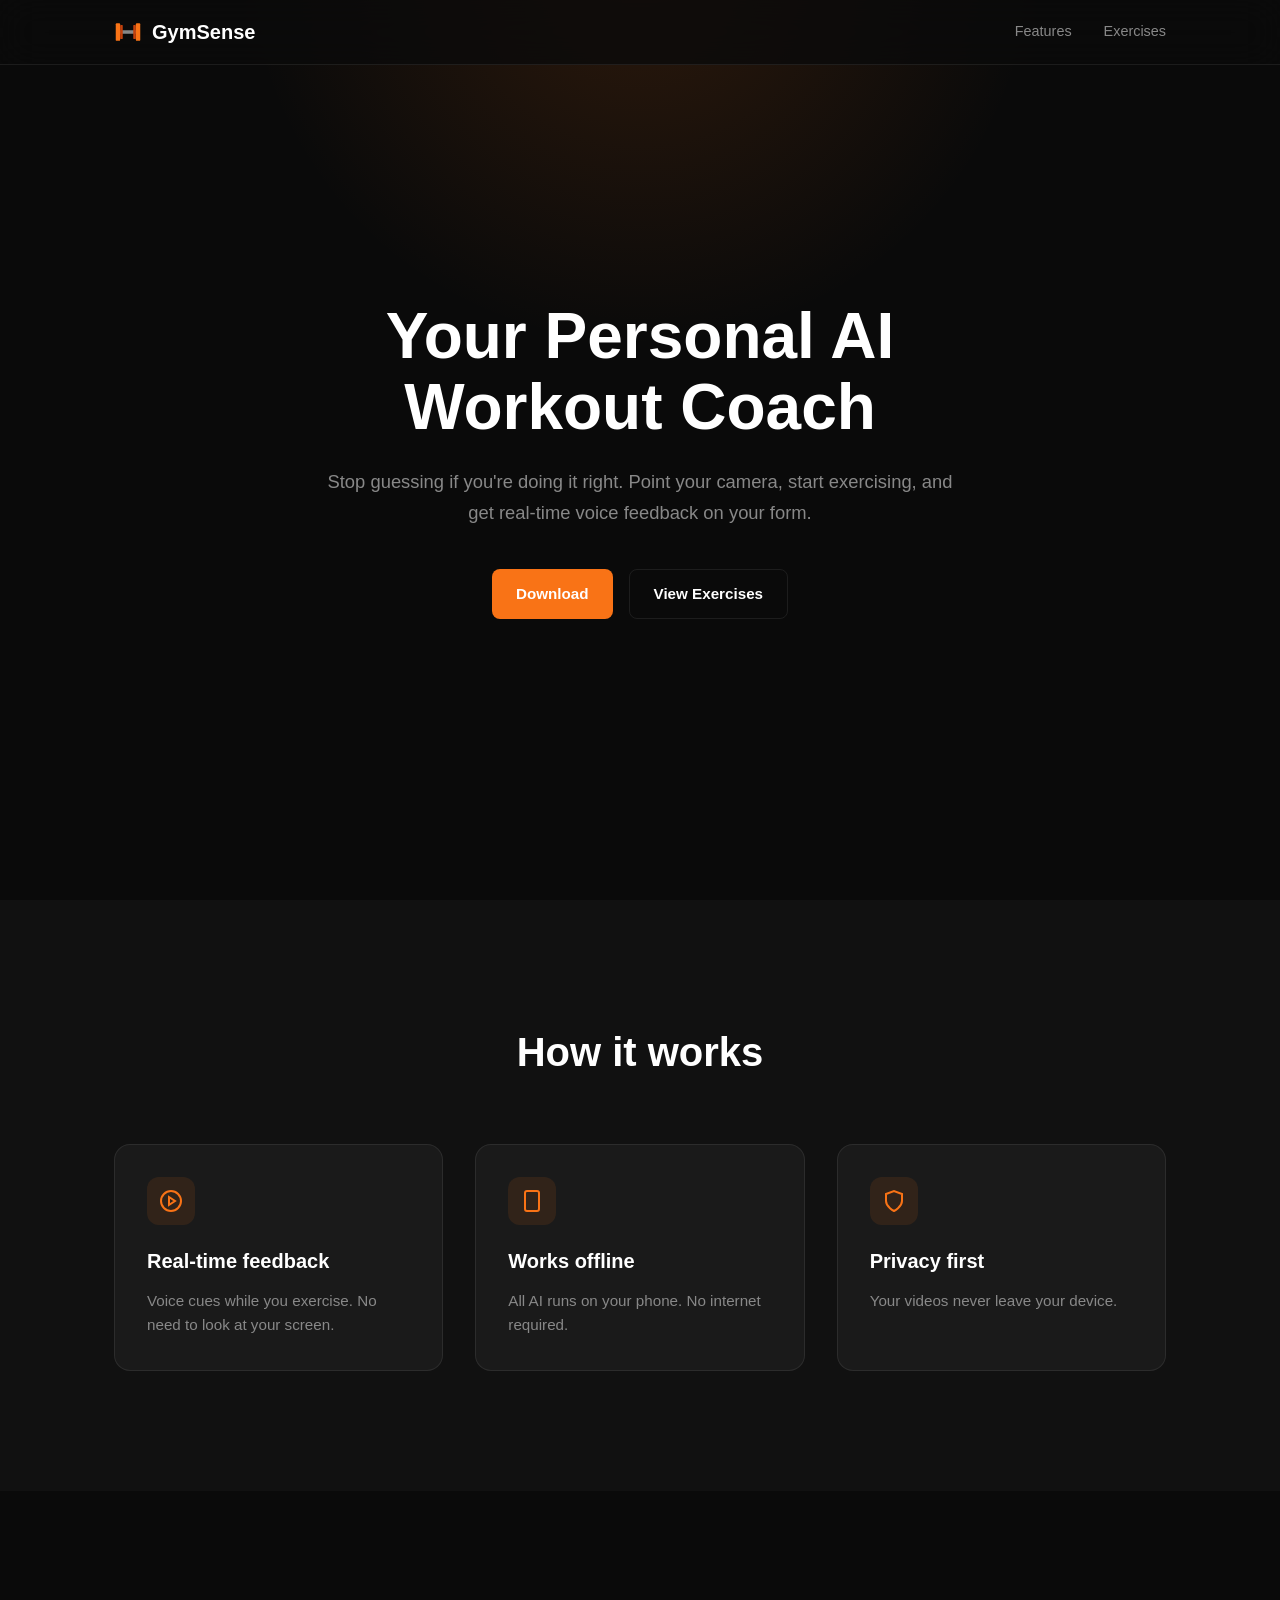
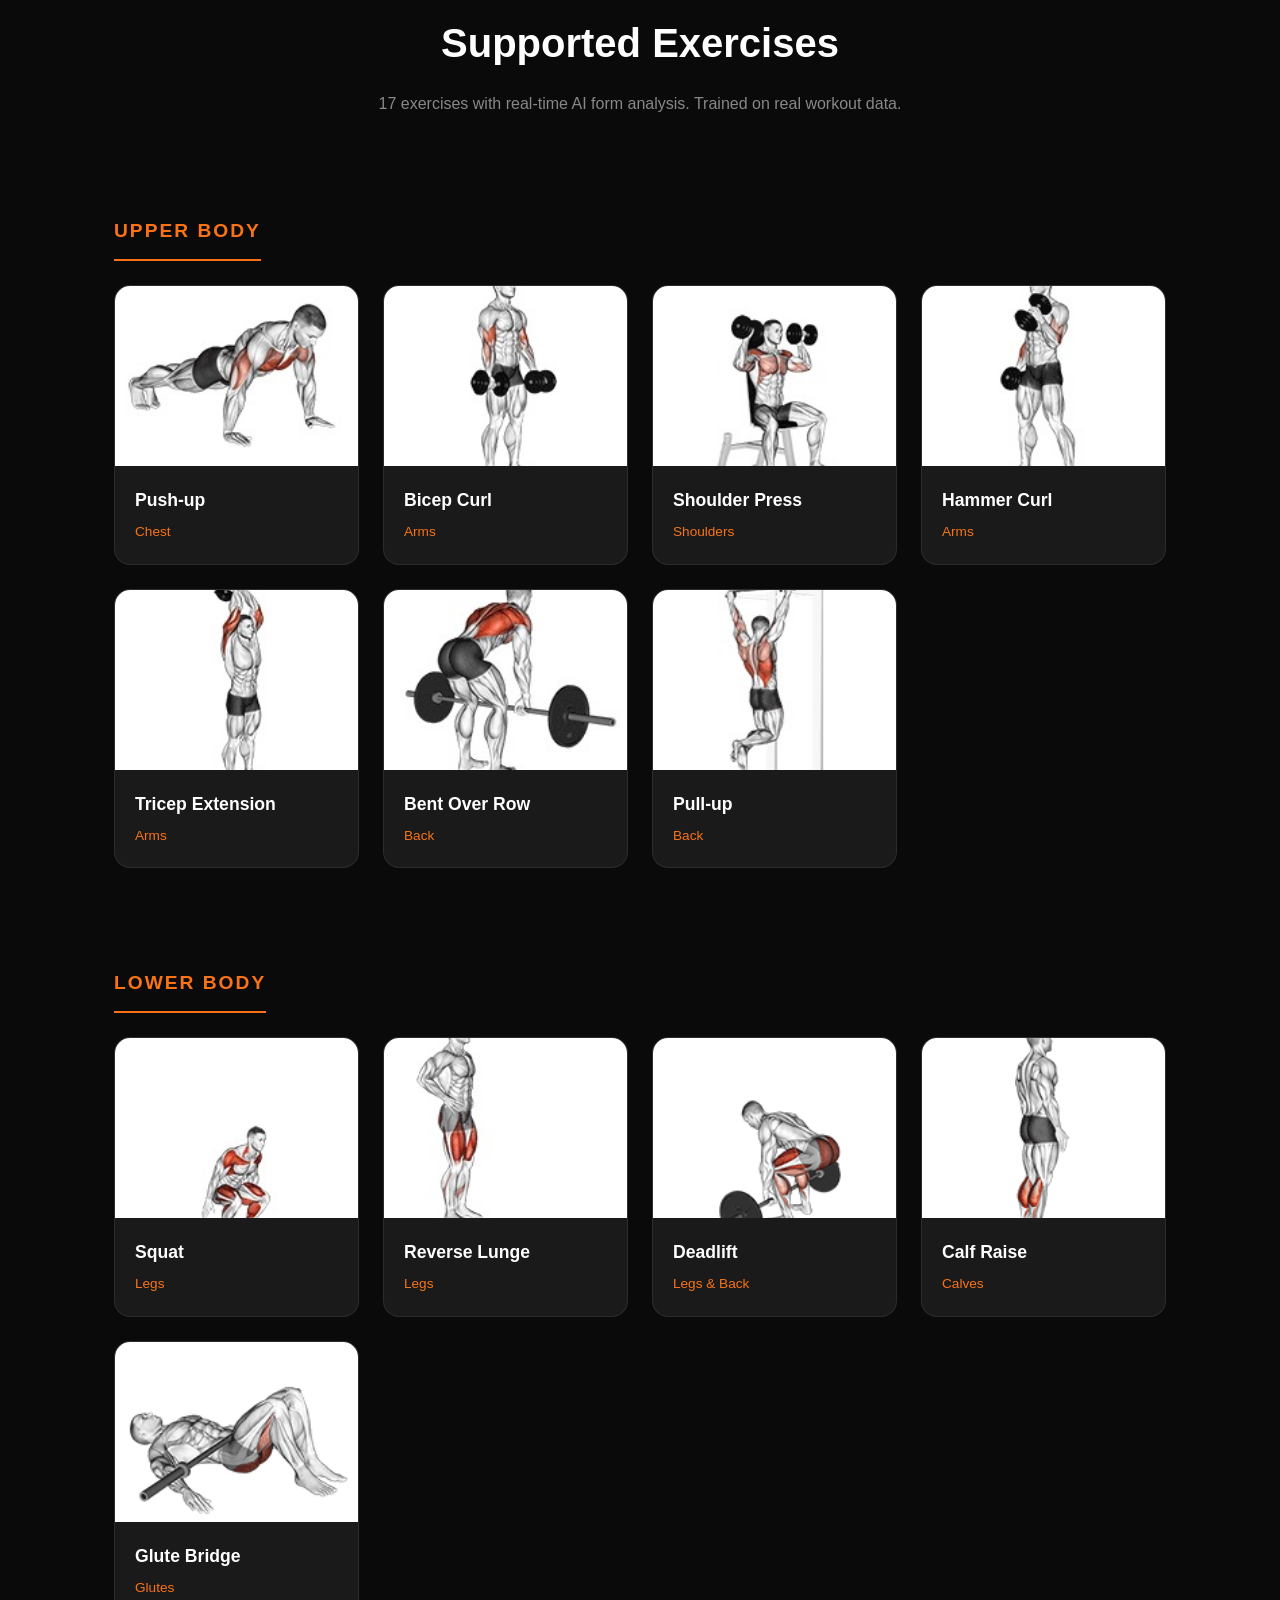
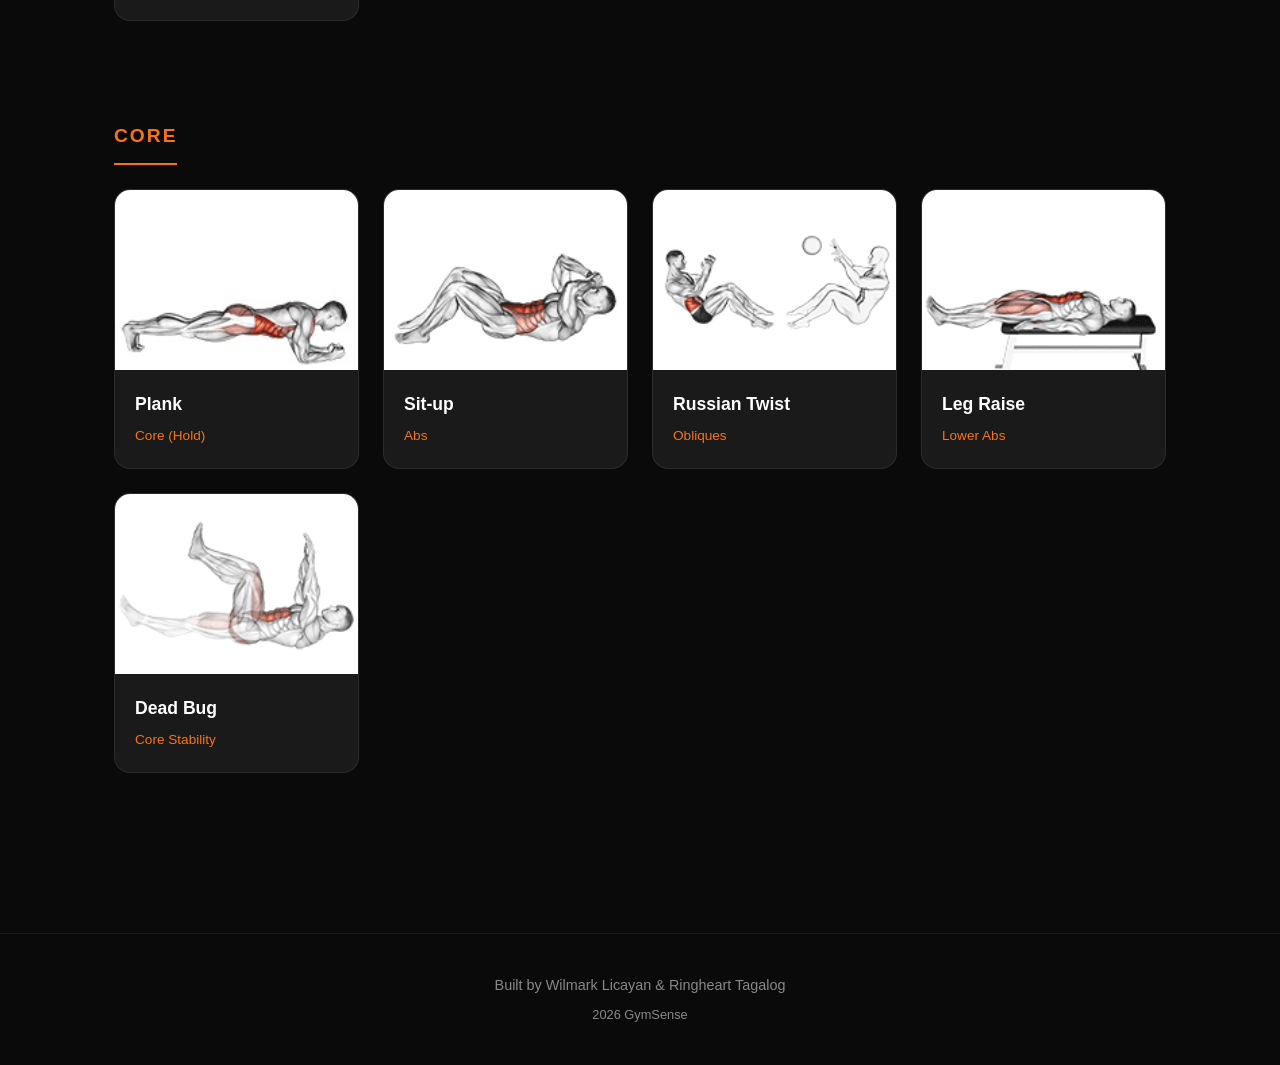
==== index.html @ 73e00eb0 "Add GymSense landing page with 17 exercises - Landing page with hero section and features - Exercise" ====
<!DOCTYPE html>
<html lang="en">
<head>
  <meta charset="UTF-8">
  <meta name="viewport" content="width=device-width, initial-scale=1.0">
  <title>GymSense</title>
  <link rel="stylesheet" href="style.css">
  <link rel="icon" type="image/png" href="favicon.png">
</head>
<body>
  <nav class="nav">
    <div class="nav-container">
      <a href="#" class="logo">
        <svg class="logo-icon" viewBox="0 0 64 64" fill="none">
          <rect x="10" y="28" width="44" height="8" rx="4" fill="#888"/>
          <rect x="4" y="12" width="10" height="40" rx="2" fill="#f97316"/>
          <rect x="14" y="16" width="6" height="32" rx="1" fill="#c2410c"/>
          <rect x="50" y="12" width="10" height="40" rx="2" fill="#f97316"/>
          <rect x="44" y="16" width="6" height="32" rx="1" fill="#c2410c"/>
        </svg>
        GymSense
      </a>
      <div class="nav-links">
        <a href="#features">Features</a>
        <a href="#exercises">Exercises</a>
      </div>
    </div>
  </nav>

  <section class="hero">
    <div class="hero-content">
      <h1>Your Personal AI<br>Workout Coach</h1>
      <p class="hero-desc">
        Stop guessing if you're doing it right. Point your camera, start exercising, and get real-time voice feedback on your form.
      </p>
      <div class="hero-buttons">
        <a href="gymsense-v1.0.0.apk" class="btn btn-primary" download>Download</a>
        <a href="#exercises" class="btn btn-ghost">View Exercises</a>
      </div>
    </div>
  </section>

  <section class="features" id="features">
    <div class="container">
      <h2>How it works</h2>
      <div class="features-grid">
        <div class="feature" data-scroll>
          <div class="feature-icon">
            <svg viewBox="0 0 24 24" fill="none" stroke="currentColor" stroke-width="2">
              <circle cx="12" cy="12" r="10"/>
              <polygon points="10 8 16 12 10 16 10 8"/>
            </svg>
          </div>
          <h3>Real-time feedback</h3>
          <p>Voice cues while you exercise. No need to look at your screen.</p>
        </div>
        <div class="feature" data-scroll>
          <div class="feature-icon">
            <svg viewBox="0 0 24 24" fill="none" stroke="currentColor" stroke-width="2">
              <rect x="5" y="2" width="14" height="20" rx="2" ry="2"/>
              <line x1="12" y1="18" x2="12.01" y2="18"/>
            </svg>
          </div>
          <h3>Works offline</h3>
          <p>All AI runs on your phone. No internet required.</p>
        </div>
        <div class="feature" data-scroll>
          <div class="feature-icon">
            <svg viewBox="0 0 24 24" fill="none" stroke="currentColor" stroke-width="2">
              <path d="M12 22s8-4 8-10V5l-8-3-8 3v7c0 6 8 10 8 10z"/>
            </svg>
          </div>
          <h3>Privacy first</h3>
          <p>Your videos never leave your device.</p>
        </div>
      </div>
    </div>
  </section>

  <section class="exercises" id="exercises">
    <div class="container">
      <h2>Supported Exercises</h2>
      <p class="section-desc">17 exercises with real-time AI form analysis. Trained on real workout data.</p>
      
      <!-- Upper Body (7) -->
      <h3 class="category-title">Upper Body</h3>
      <div class="exercise-grid">
        <div class="exercise-card" data-scroll>
          <div class="exercise-img"><img src="assets/pushup.jpg" alt="Push-up"></div>
          <div class="exercise-info"><h3>Push-up</h3><span>Chest</span></div>
        </div>
        <div class="exercise-card" data-scroll>
          <div class="exercise-img"><img src="assets/bicep_curl.jpg" alt="Bicep Curl"></div>
          <div class="exercise-info"><h3>Bicep Curl</h3><span>Arms</span></div>
        </div>
        <div class="exercise-card" data-scroll>
          <div class="exercise-img"><img src="assets/shoulder_press.jpg" alt="Shoulder Press"></div>
          <div class="exercise-info"><h3>Shoulder Press</h3><span>Shoulders</span></div>
        </div>
        <div class="exercise-card" data-scroll>
          <div class="exercise-img"><img src="assets/hammer_curl.jpg" alt="Hammer Curl"></div>
          <div class="exercise-info"><h3>Hammer Curl</h3><span>Arms</span></div>
        </div>
        <div class="exercise-card" data-scroll>
          <div class="exercise-img"><img src="assets/tricep_extension.jpg" alt="Tricep Extension"></div>
          <div class="exercise-info"><h3>Tricep Extension</h3><span>Arms</span></div>
        </div>
        <div class="exercise-card" data-scroll>
          <div class="exercise-img"><img src="assets/bent_over_row.jpg" alt="Bent Over Row"></div>
          <div class="exercise-info"><h3>Bent Over Row</h3><span>Back</span></div>
        </div>
        <div class="exercise-card" data-scroll>
          <div class="exercise-img"><img src="assets/pullup.jpg" alt="Pull-up"></div>
          <div class="exercise-info"><h3>Pull-up</h3><span>Back</span></div>
        </div>
      </div>

      <!-- Lower Body (5) -->
      <h3 class="category-title">Lower Body</h3>
      <div class="exercise-grid">
        <div class="exercise-card" data-scroll>
          <div class="exercise-img"><img src="assets/squat.jpg" alt="Squat"></div>
          <div class="exercise-info"><h3>Squat</h3><span>Legs</span></div>
        </div>
        <div class="exercise-card" data-scroll>
          <div class="exercise-img"><img src="assets/reverse_lunge.jpg" alt="Reverse Lunge"></div>
          <div class="exercise-info"><h3>Reverse Lunge</h3><span>Legs</span></div>
        </div>
        <div class="exercise-card" data-scroll>
          <div class="exercise-img"><img src="assets/deadlift.gif" alt="Deadlift"></div>
          <div class="exercise-info"><h3>Deadlift</h3><span>Legs & Back</span></div>
        </div>
        <div class="exercise-card" data-scroll>
          <div class="exercise-img"><img src="assets/calf_raise.gif" alt="Calf Raise"></div>
          <div class="exercise-info"><h3>Calf Raise</h3><span>Calves</span></div>
        </div>
        <div class="exercise-card" data-scroll>
          <div class="exercise-img"><img src="assets/glute_bridge.gif" alt="Glute Bridge"></div>
          <div class="exercise-info"><h3>Glute Bridge</h3><span>Glutes</span></div>
        </div>
      </div>

      <!-- Core (5) -->
      <h3 class="category-title">Core</h3>
      <div class="exercise-grid">
        <div class="exercise-card" data-scroll>
          <div class="exercise-img"><img src="assets/plank.jpg" alt="Plank"></div>
          <div class="exercise-info"><h3>Plank</h3><span>Core (Hold)</span></div>
        </div>
        <div class="exercise-card" data-scroll>
          <div class="exercise-img"><img src="assets/sit_up.gif" alt="Sit-up"></div>
          <div class="exercise-info"><h3>Sit-up</h3><span>Abs</span></div>
        </div>
        <div class="exercise-card" data-scroll>
          <div class="exercise-img"><img src="assets/russian_twist.gif" alt="Russian Twist"></div>
          <div class="exercise-info"><h3>Russian Twist</h3><span>Obliques</span></div>
        </div>
        <div class="exercise-card" data-scroll>
          <div class="exercise-img"><img src="assets/leg_raise.gif" alt="Leg Raise"></div>
          <div class="exercise-info"><h3>Leg Raise</h3><span>Lower Abs</span></div>
        </div>
        <div class="exercise-card" data-scroll>
          <div class="exercise-img"><img src="assets/dead_bug.gif" alt="Dead Bug"></div>
          <div class="exercise-info"><h3>Dead Bug</h3><span>Core Stability</span></div>
        </div>
      </div>
    </div>
  </section>


  <footer class="footer">
    <div class="container">
      <p>Built by Wilmark Licayan & Ringheart Tagalog</p>
      <p class="copyright">2026 GymSense</p>
    </div>
  </footer>

  <script src="script.js"></script>
</body>
</html>
---- style.css ----
* {
  margin: 0;
  padding: 0;
  box-sizing: border-box;
}

:root {
  --primary: #f97316;
  --primary-glow: rgba(249, 115, 22, 0.5);
  --bg: #0a0a0a;
  --bg-secondary: #111;
  --surface: #1a1a1a;
  --text: #fff;
  --text-muted: #888;
  --border: rgba(255, 255, 255, 0.08);
}

html {
  scroll-behavior: smooth;
}

body {
  font-family: -apple-system, BlinkMacSystemFont, 'Segoe UI', Roboto, sans-serif;
  background: var(--bg);
  color: var(--text);
  line-height: 1.6;
  overflow-x: hidden;
}

.container {
  max-width: 1100px;
  margin: 0 auto;
  padding: 0 24px;
}

.nav {
  position: fixed;
  top: 0;
  left: 0;
  right: 0;
  z-index: 100;
  background: rgba(10, 10, 10, 0.8);
  backdrop-filter: blur(20px);
  border-bottom: 1px solid var(--border);
}

.nav-container {
  max-width: 1100px;
  margin: 0 auto;
  padding: 16px 24px;
  display: flex;
  justify-content: space-between;
  align-items: center;
}

.logo {
  display: flex;
  align-items: center;
  gap: 10px;
  font-weight: 700;
  font-size: 1.25rem;
  color: var(--text);
  text-decoration: none;
}

.logo-icon {
  width: 28px;
  height: 28px;
  color: var(--primary);
}

.nav-links {
  display: flex;
  align-items: center;
  gap: 32px;
}

.nav-links a {
  color: var(--text-muted);
  text-decoration: none;
  font-size: 0.9rem;
  transition: color 0.2s;
}

.nav-links a:hover {
  color: var(--text);
}

.btn {
  display: inline-flex;
  align-items: center;
  gap: 8px;
  padding: 12px 24px;
  border-radius: 8px;
  font-weight: 600;
  font-size: 0.95rem;
  text-decoration: none;
  transition: all 0.2s;
  cursor: pointer;
  border: none;
}

.btn svg {
  width: 18px;
  height: 18px;
}

.btn-primary {
  background: var(--primary);
  color: #fff;
}

.btn-primary:hover {
  background: #ea580c;
  transform: translateY(-2px);
  box-shadow: 0 10px 40px var(--primary-glow);
}

.btn-ghost {
  background: transparent;
  color: var(--text);
  border: 1px solid var(--border);
}

.btn-ghost:hover {
  background: rgba(255, 255, 255, 0.05);
  border-color: rgba(255, 255, 255, 0.2);
}

.btn-sm {
  padding: 8px 16px;
  font-size: 0.85rem;
}

.btn-lg {
  padding: 16px 32px;
  font-size: 1rem;
}

.hero {
  min-height: 100vh;
  display: flex;
  align-items: center;
  justify-content: center;
  text-align: center;
  padding: 120px 24px 100px;
  position: relative;
  overflow: hidden;
}

.hero::before {
  content: '';
  position: absolute;
  top: -50%;
  left: 50%;
  transform: translateX(-50%);
  width: 800px;
  height: 800px;
  background: radial-gradient(circle, rgba(249, 115, 22, 0.15) 0%, transparent 70%);
  pointer-events: none;
}

.hero-content {
  max-width: 650px;
}

.hero h1 {
  font-size: clamp(2.5rem, 8vw, 4rem);
  font-weight: 800;
  line-height: 1.1;
  margin-bottom: 24px;
  color: var(--text);
}

.hero-desc {
  font-size: 1.15rem;
  color: var(--text-muted);
  margin-bottom: 40px;
  line-height: 1.7;
}

.hero-buttons {
  display: flex;
  gap: 16px;
  justify-content: center;
  flex-wrap: wrap;
}

.features {
  padding: 120px 0;
  background: var(--bg-secondary);
}

.features h2, .exercises h2 {
  font-size: 2.5rem;
  font-weight: 700;
  text-align: center;
  margin-bottom: 16px;
}

.section-desc {
  text-align: center;
  color: var(--text-muted);
  margin-bottom: 60px;
}

.features-grid {
  display: grid;
  grid-template-columns: repeat(auto-fit, minmax(280px, 1fr));
  gap: 32px;
  margin-top: 60px;
}

.feature {
  background: var(--surface);
  border: 1px solid var(--border);
  border-radius: 16px;
  padding: 32px;
  opacity: 0;
  transform: translateY(30px);
  transition: all 0.6s cubic-bezier(0.22, 1, 0.36, 1);
}

.feature.visible {
  opacity: 1;
  transform: translateY(0);
}

.feature:hover {
  border-color: rgba(249, 115, 22, 0.3);
  box-shadow: 0 0 40px rgba(249, 115, 22, 0.1);
}

.feature-icon {
  width: 48px;
  height: 48px;
  background: rgba(249, 115, 22, 0.1);
  border-radius: 12px;
  display: flex;
  align-items: center;
  justify-content: center;
  margin-bottom: 20px;
}

.feature-icon svg {
  width: 24px;
  height: 24px;
  color: var(--primary);
}

.feature h3 {
  font-size: 1.25rem;
  margin-bottom: 12px;
}

.feature p {
  color: var(--text-muted);
  font-size: 0.95rem;
}

.exercises {
  padding: 120px 0;
}

.category-title {
  color: var(--primary);
  font-size: 1.2rem;
  font-weight: 700;
  text-transform: uppercase;
  letter-spacing: 2px;
  margin-top: 60px;
  margin-bottom: 0;
  padding-bottom: 12px;
  border-bottom: 2px solid var(--primary);
  display: inline-block;
}

.category-title:first-of-type {
  margin-top: 40px;
}

.exercise-grid {
  display: grid;
  grid-template-columns: repeat(auto-fill, minmax(240px, 1fr));
  gap: 24px;
  margin-top: 24px;
  margin-bottom: 40px;
}

.exercise-card {
  background: var(--surface);
  border: 1px solid var(--border);
  border-radius: 16px;
  overflow: hidden;
  opacity: 0;
  transform: translateY(30px);
  transition: all 0.6s cubic-bezier(0.22, 1, 0.36, 1);
}

.exercise-card.visible {
  opacity: 1;
  transform: translateY(0);
}

.exercise-card:hover {
  transform: translateY(-8px) scale(1.02);
  border-color: rgba(249, 115, 22, 0.3);
  box-shadow: 0 20px 60px rgba(0, 0, 0, 0.1);
}

.exercise-img {
  height: 180px;
  overflow: hidden;
  background: linear-gradient(135deg, #1a1a1a 0%, #2a2a2a 100%);
}

.exercise-img img {
  width: 100%;
  height: 100%;
  object-fit: cover;
  transition: transform 0.3s;
}

.exercise-card:hover .exercise-img img {
  transform: scale(1.1);
}

.exercise-info {
  padding: 20px;
}

.exercise-info h3 {
  font-size: 1.1rem;
  margin-bottom: 4px;
}

.exercise-info span {
  font-size: 0.85rem;
  color: var(--primary);
}

.footer {
  padding: 40px 0;
  text-align: center;
  border-top: 1px solid var(--border);
}

.footer p {
  color: var(--text-muted);
  font-size: 0.9rem;
}

.copyright {
  margin-top: 8px;
  font-size: 0.8rem !important;
}

@media (max-width: 768px) {
  .nav-links a:not(.btn) {
    display: none;
  }
  
  .hero {
    padding-top: 160px;
  }
  
  .hero-buttons {
    flex-direction: column;
    align-items: center;
  }
  
  .features, .exercises {
    padding: 80px 0;
  }
}
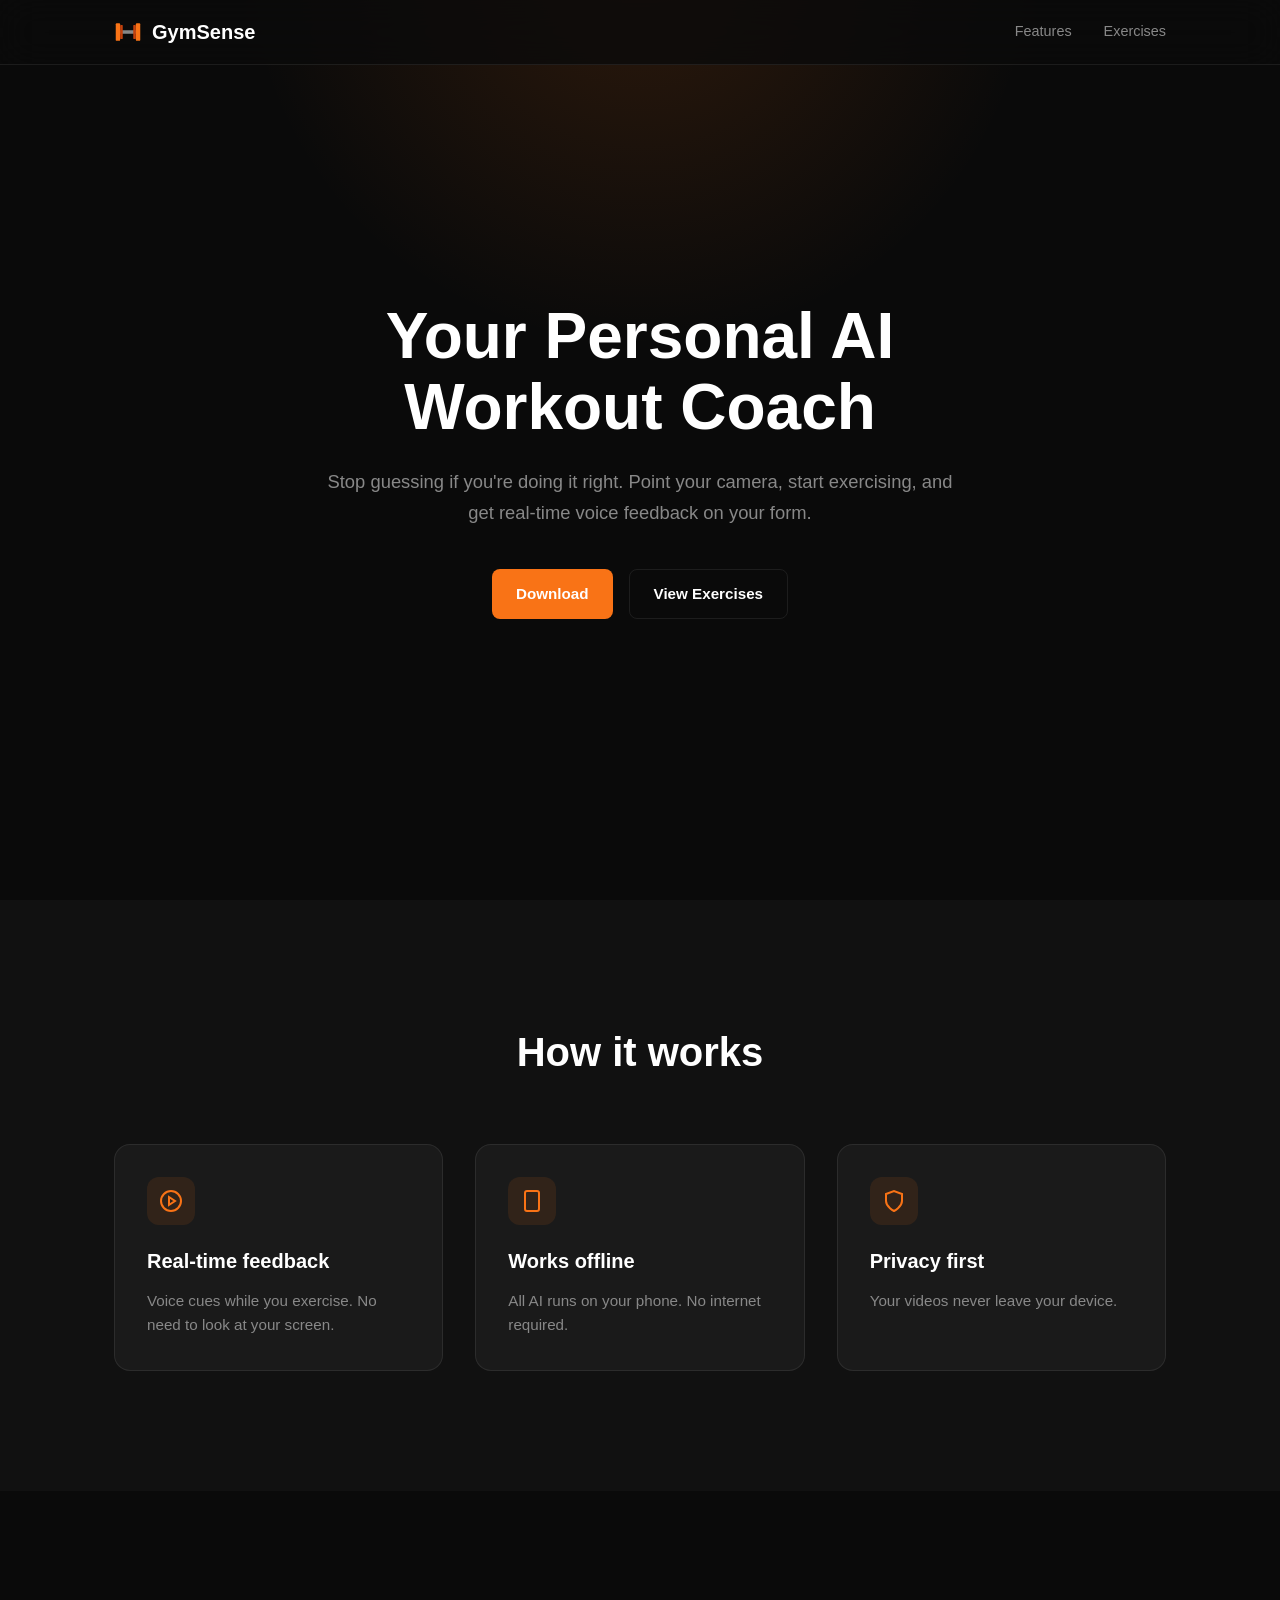
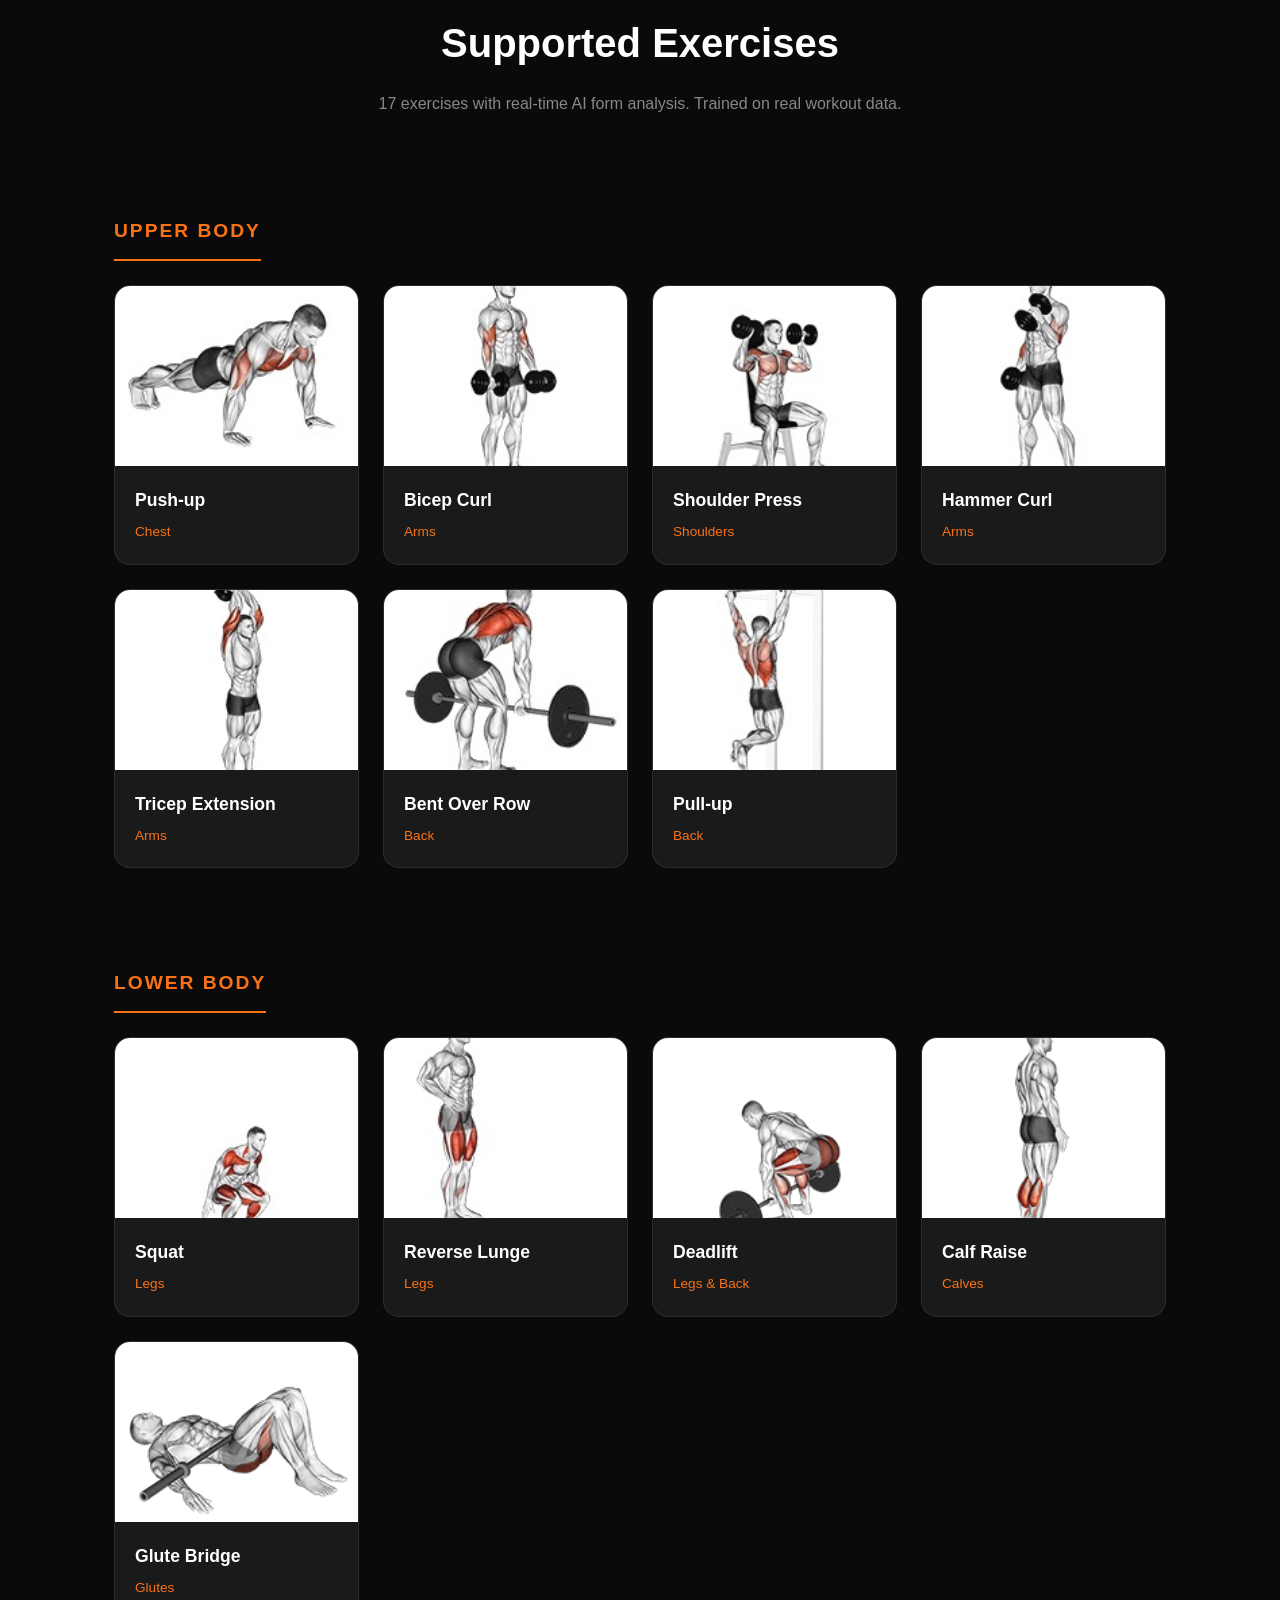
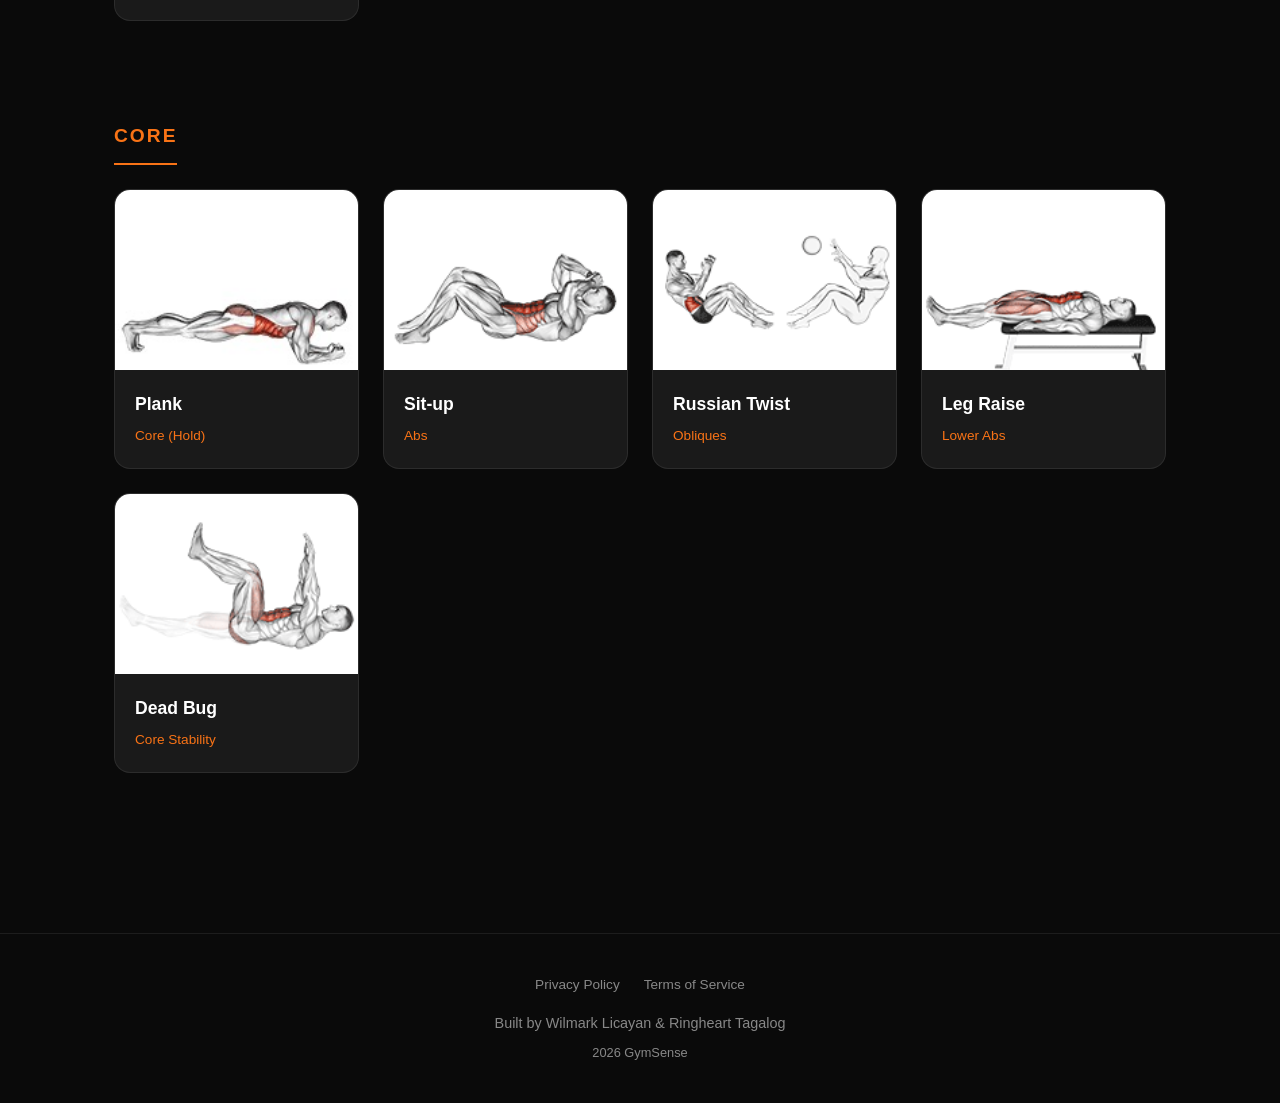
==== commit 8c855b03: "Add privacy policy and terms of service pages" ====
--- a/index.html
+++ b/index.html
@@ -170,6 +170,10 @@
 
   <footer class="footer">
     <div class="container">
+      <div class="footer-links">
+        <a href="privacy.html">Privacy Policy</a>
+        <a href="terms.html">Terms of Service</a>
+      </div>
       <p>Built by Wilmark Licayan & Ringheart Tagalog</p>
       <p class="copyright">2026 GymSense</p>
     </div>
--- a/style.css
+++ b/style.css
@@ -339,10 +339,86 @@
   color: var(--primary);
 }
 
+/* Legal Pages (Privacy, Terms) */
+.legal-content {
+  padding: 140px 0 80px;
+  min-height: calc(100vh - 200px);
+}
+
+.legal-content h1 {
+  font-size: 2.5rem;
+  font-weight: 700;
+  margin-bottom: 8px;
+  color: var(--text);
+}
+
+.legal-content .last-updated {
+  color: var(--text-muted);
+  font-size: 0.9rem;
+  margin-bottom: 48px;
+}
+
+.legal-content h2 {
+  font-size: 1.4rem;
+  font-weight: 600;
+  margin-top: 40px;
+  margin-bottom: 16px;
+  color: var(--primary);
+}
+
+.legal-content p {
+  color: var(--text-muted);
+  margin-bottom: 16px;
+  line-height: 1.8;
+}
+
+.legal-content ul {
+  color: var(--text-muted);
+  margin-bottom: 16px;
+  padding-left: 24px;
+  line-height: 1.8;
+}
+
+.legal-content li {
+  margin-bottom: 8px;
+}
+
+.legal-content a {
+  color: var(--primary);
+  text-decoration: none;
+  transition: opacity 0.2s;
+}
+
+.legal-content a:hover {
+  opacity: 0.8;
+}
+
+.legal-content strong {
+  color: var(--text);
+}
+
 .footer {
   padding: 40px 0;
   text-align: center;
   border-top: 1px solid var(--border);
+}
+
+.footer-links {
+  display: flex;
+  justify-content: center;
+  gap: 24px;
+  margin-bottom: 16px;
+}
+
+.footer-links a {
+  color: var(--text-muted);
+  text-decoration: none;
+  font-size: 0.85rem;
+  transition: color 0.2s;
+}
+
+.footer-links a:hover {
+  color: var(--primary);
 }
 
 .footer p {
